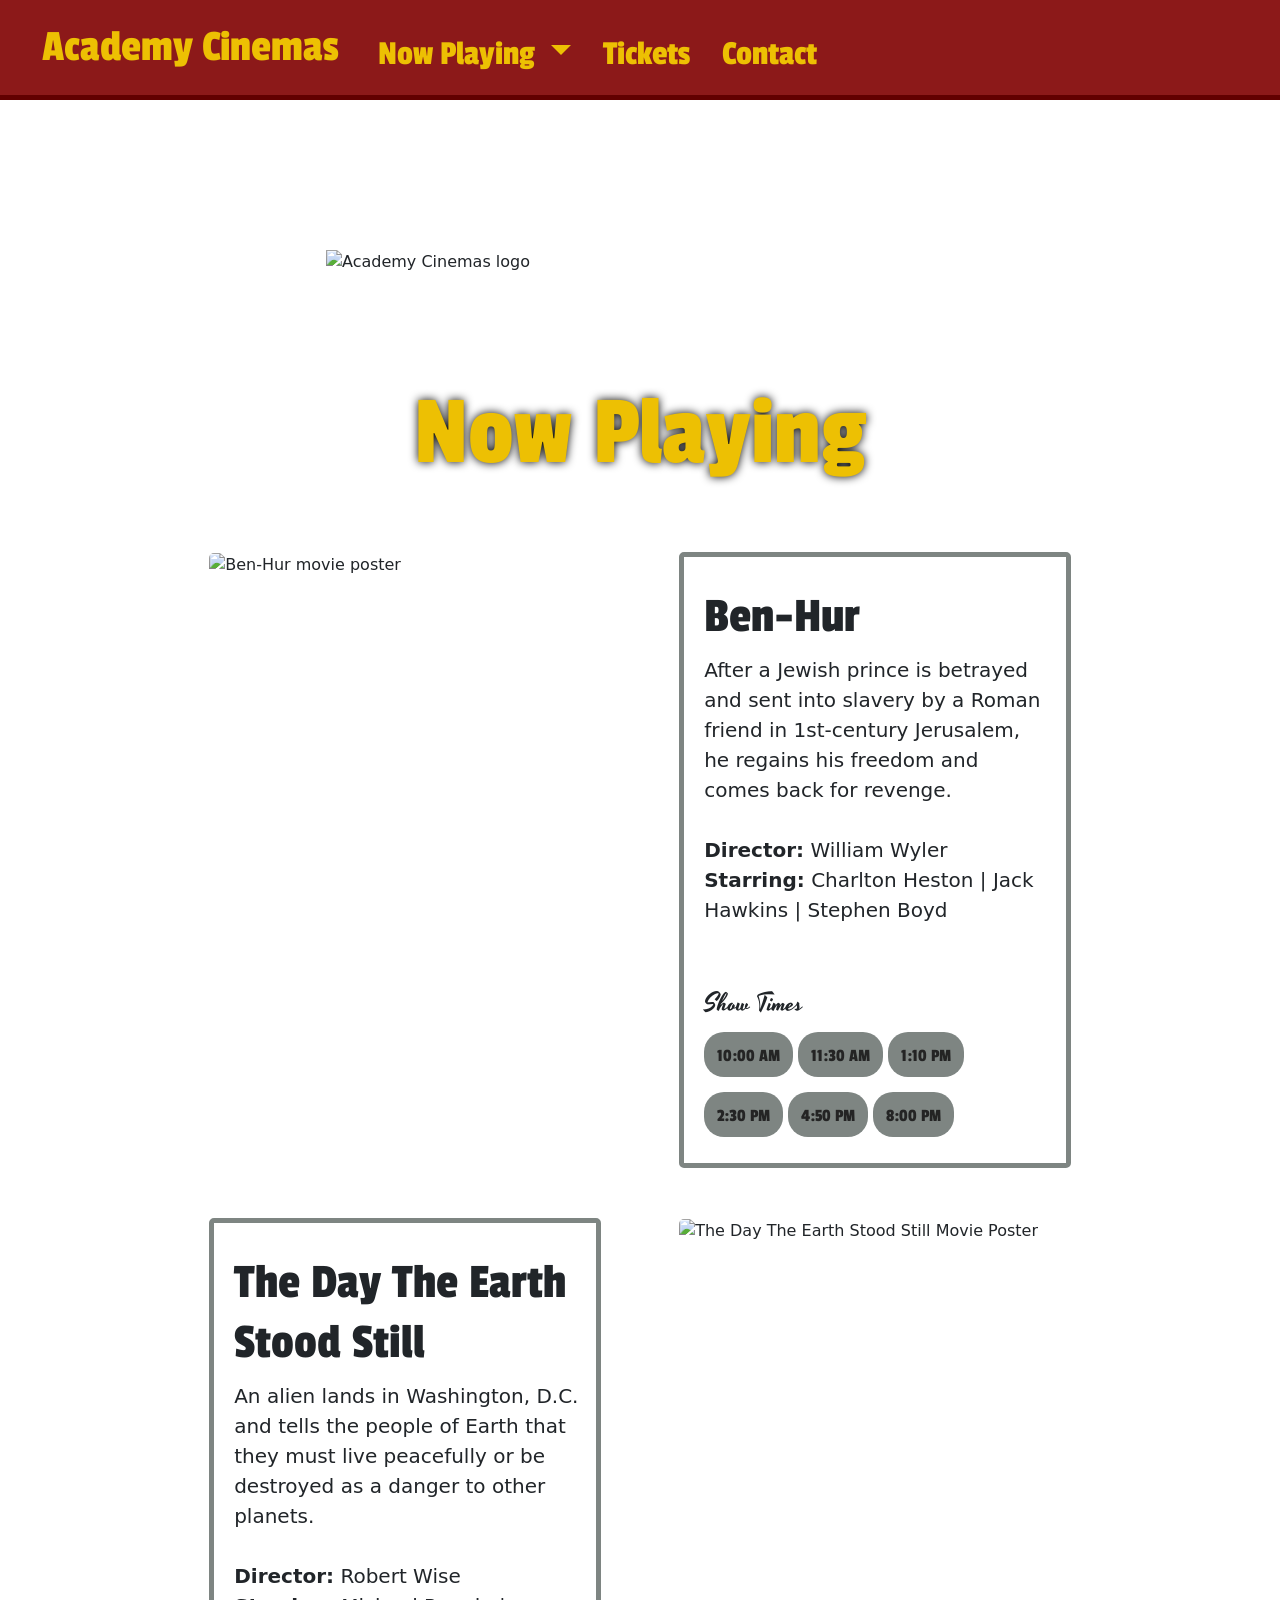
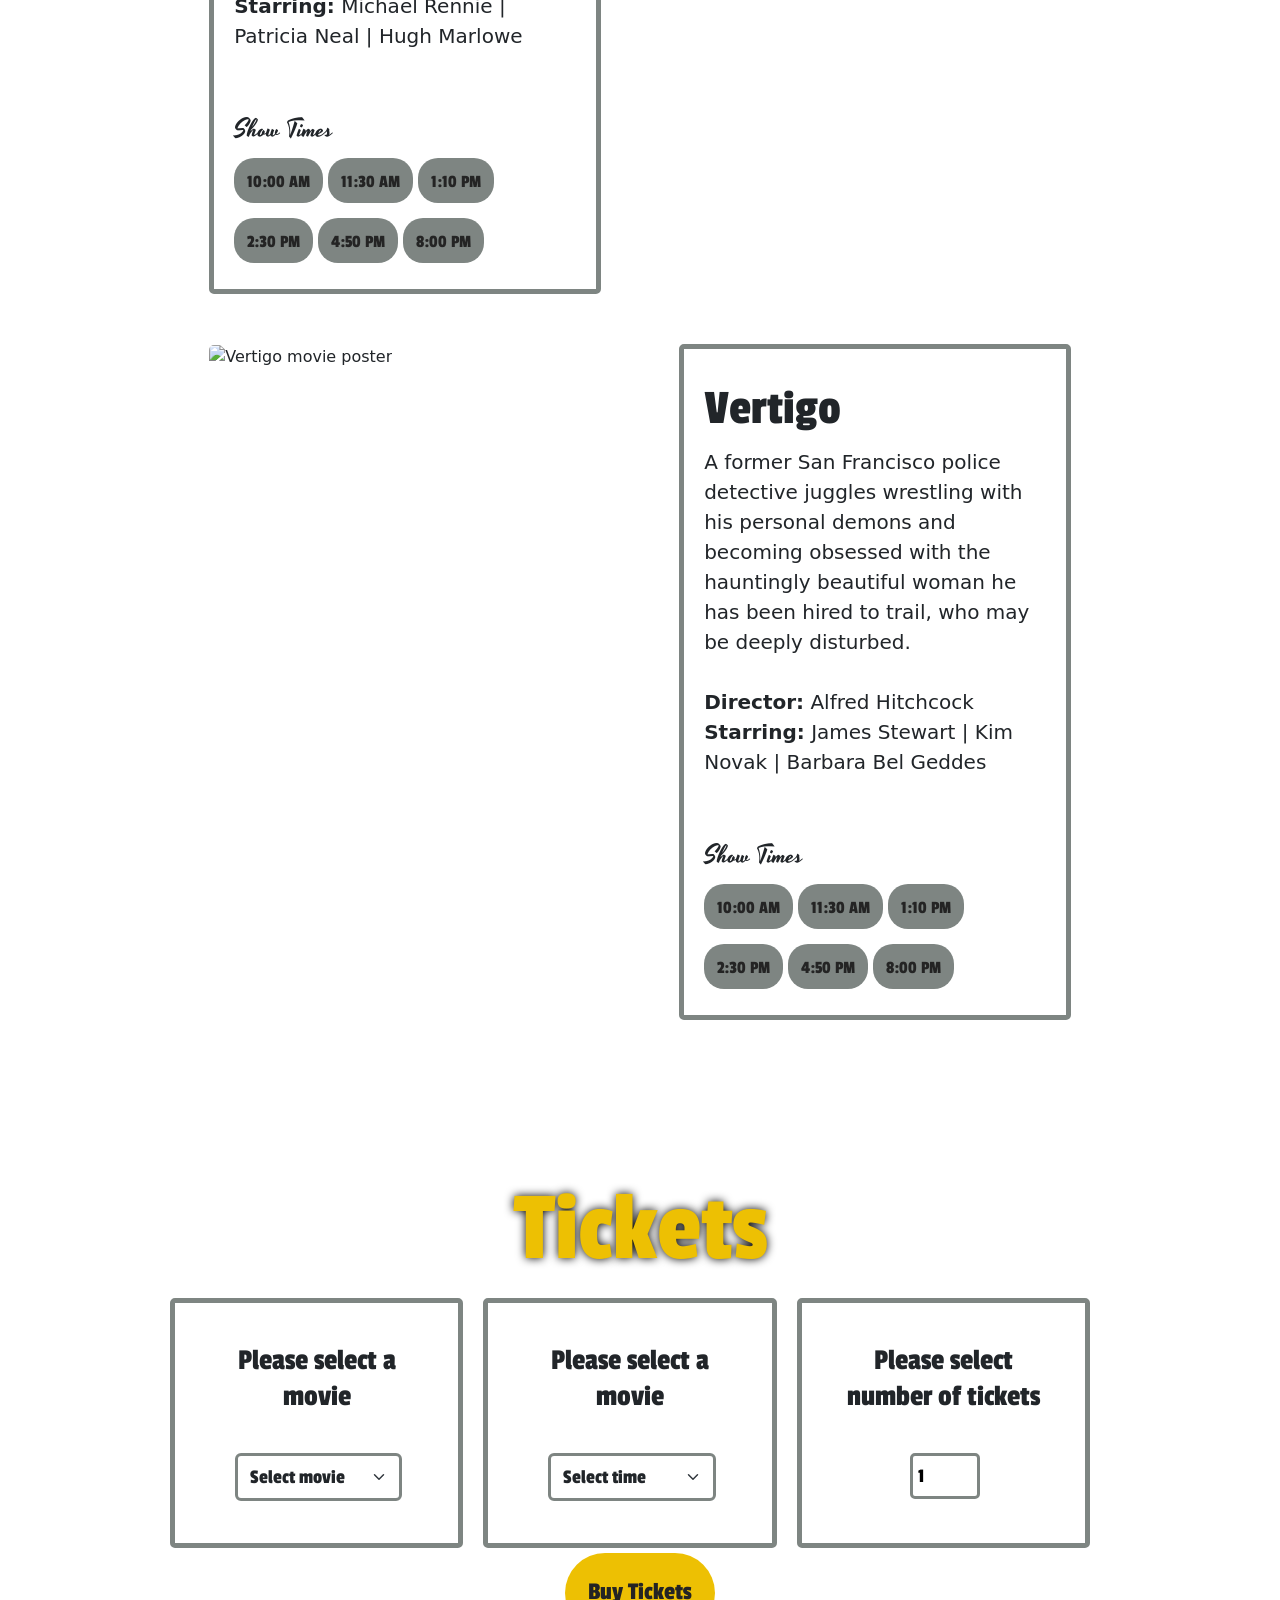
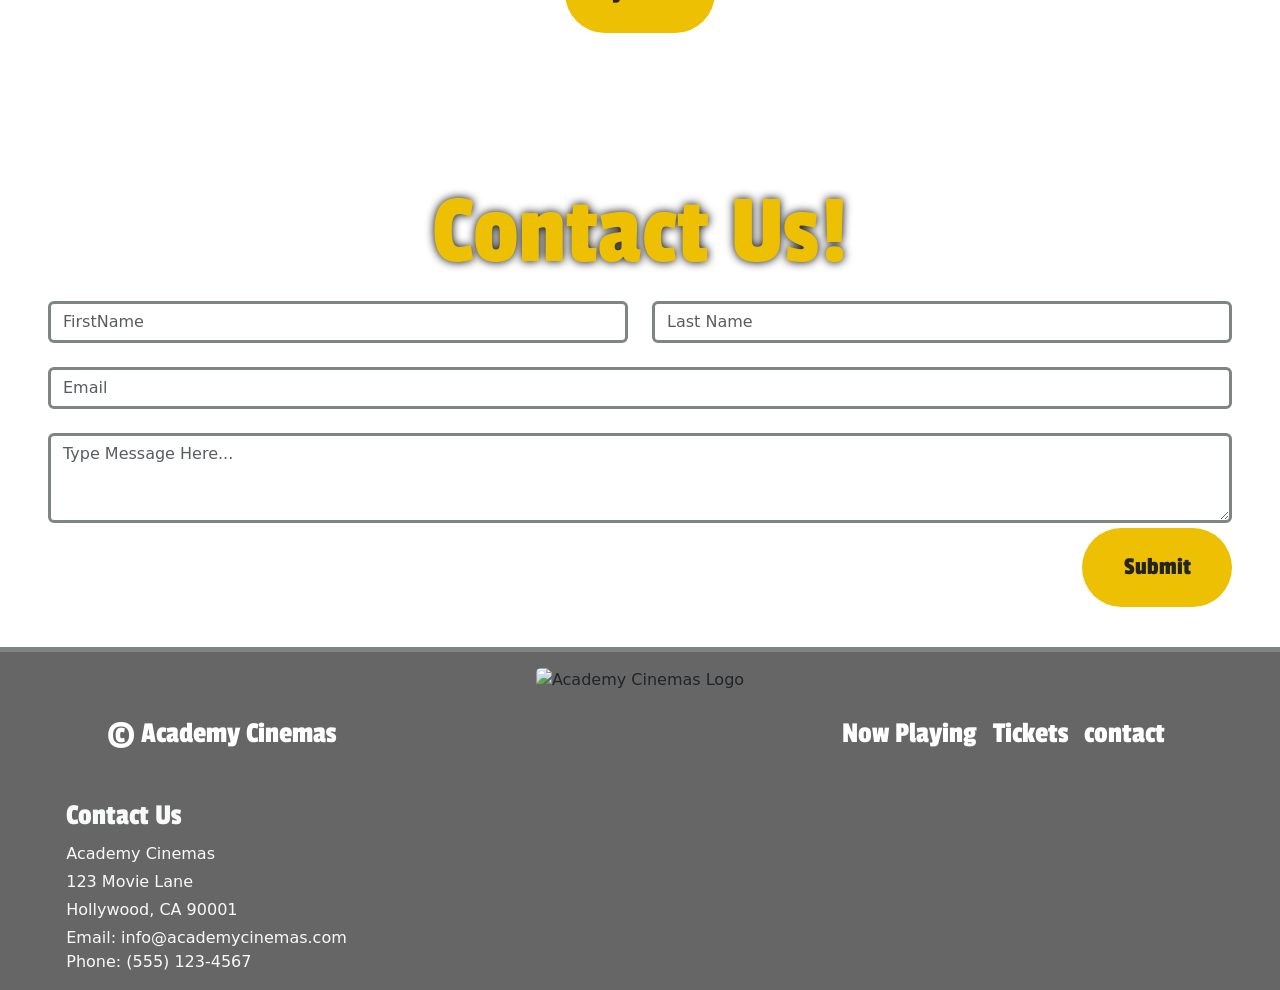
==== Academy-Cinemas/Index.html @ 9426ebdd "Update Index.html" ====
<!doctype html>
<html lang="en">

<head>
  <meta charset="utf-8">
  <meta name="viewport" content="width=device-width, initial-scale=1">

  <title>Academy Cinemas</title>
  <!--bootstrap css-->
  <link href="https://cdn.jsdelivr.net/npm/bootstrap@5.3.8/dist/css/bootstrap.min.css" rel="stylesheet"
    integrity="sha384-sRIl4kxILFvY47J16cr9ZwB07vP4J8+LH7qKQnuqkuIAvNWLzeN8tE5YBujZqJLB" crossorigin="anonymous">
  <!--custom css-->
  <link href="css/custom.css" rel="stylesheet">
  <link href="css/custom-css-media.css" rel="stylesheet">
</head>

<body>
  <!--NAVBAR-->
  <nav class="navbar navbar-expand-lg sticky-top">
    <div class="container-fluid">
      <a class="navbar-brand" href="#">Academy Cinemas</a>
      <button class="navbar-toggler" type="button" data-bs-toggle="collapse" data-bs-target="#navbarNavDropdown"
        aria-controls="navbarNavDropdown" aria-expanded="false" aria-label="Toggle navigation">
        <span class="navbar-toggler-icon"></span>
      </button>
      <div class="collapse navbar-collapse" id="navbarNavDropdown">
        <ul class="navbar-nav">
          <li class="nav-item dropdown">
            <a class="nav-link dropdown-toggle" href="#" role="button" data-bs-toggle="dropdown" aria-expanded="false">
              Now Playing
            </a>
            <ul class="dropdown-menu">
              <li><a class="dropdown-item" href="#ben-hur">Ben Hur</a></li>
              <li><a class="dropdown-item" href="#stood-still">The Day The Earth Stood Still</a></li>
              <li><a class="dropdown-item" href="#vertigo">Vertigo</a></li>
            </ul>
          <li class="nav-item">
            <a class="nav-link" href="#tickets">Tickets</a>
          </li>
          <li class="nav-item">
            <a class="nav-link" href="#contact">Contact</a>
          </li>
        </ul>
      </div>
    </div>
  </nav>
  <header class="row justify-content-center">
    <img src="Toodlss.github.io/Academy-Cinemas/Images/logo.png" class="img-fluid col-lg-6" id="header-image" alt="Academy Cinemas logo">
  </header>
  <section>
    <!--Ben-Hur-->
    <div class="container" id="now-playing">
      <h1>Now Playing</h1>
      <div class="d-flex flex-row flex-wrap spacer" id="ben-hur">
        <div class="col-lg-5 mx-auto">
          <span class="d-inline-block" tabindex="0" 
            data-bs-toggle="popover" 
            data-bs-trigger="hover focus"
            data-bs-img="images/four-and-half-stars.png"
            data-bs-title="Ben Hur Rating">
            <img src="images/ben-hur.jpg" class="img-fluid" alt="Ben-Hur movie poster">
          </span>

        </div>
        <div class="card col-lg-5 mx-auto">
          <div class="card-body">
            <h3 class="card-title">Ben-Hur</h3>
            <!--BEN-HUR MOVIE DESCRIPTION-->
            <p class="lead">
              After a Jewish prince is betrayed and sent into slavery by a Roman friend in
              1st-century Jerusalem, he regains his freedom and comes back for revenge.
              <br>
              <br>
              <b>Director:</b> William Wyler
              <br>
              <b>Starring:</b> Charlton Heston | Jack Hawkins | Stephen Boyd
            </p>
            <br>
            <br>
            <!--BEN-HUR SHOW TIMES-->
            <h4 class="card-title">Show Times</h4>
            <div class="row">
              <div class="col">
                <a class="btn" href="#tickets" role="button">10:00 AM</a>
                <a class="btn" href="#tickets" role="button">11:30 AM</a>
                <a class="btn" href="#tickets" role="button">1:10 PM</a>
              </div>
            </div>
            <div class="row">
              <div class="col">
                <a class="btn" href="#tickets" role="button">2:30 PM</a>
                <a class="btn" href="#tickets" role="button">4:50 PM</a>
                <a class="btn" href="#tickets" role="button">8:00 PM</a>
              </div>
            </div>
          </div>
        </div>
      </div>
      <!--the day the earth stood still-->
      <div class="d-flex flex-row flex-wrap-reverse spacer" id="The Day The Earth Stood Still">
        <div class="card col-lg-5 mx-auto">
          <div class="card-body">
            <h3 class="card-title">The Day The Earth Stood Still</h3>
            <!--The Day The Earth Stood Still MOVIE DESCRIPTION-->
            <p class="lead">
              An alien lands in Washington, D.C. and tells the people of Earth that they must
              live peacefully or be destroyed as a danger to other planets.
              <br>
              <br>
              <b>Director:</b> Robert Wise
              <br>
              <b>Starring:</b> Michael Rennie | Patricia Neal | Hugh Marlowe
            </p>
            <br>
            <br>
            <!--VERTIGO-->
            <h4 class="card-title">Show Times</h4>
            <div class="row">
              <div class="col">
                <a class="btn" href="#tickets" role="button">10:00 AM</a>
                <a class="btn" href="#tickets" role="button">11:30 AM</a>
                <a class="btn" href="#tickets" role="button">1:10 PM</a>
              </div>
            </div>
            <div class="row">
              <div class="col">
                <a class="btn" href="#tickets" role="button">2:30 PM</a>
                <a class="btn" href="#tickets" role="button">4:50 PM</a>
                <a class="btn" href="#tickets" role="button">8:00 PM</a>
              </div>
            </div>
          </div>
        </div>
        <div class="col-lg-5 mx-auto">
            <span class="d-inline-block" tabindex="0" 
            data-bs-toggle="popover" 
            data-bs-trigger="hover focus"
            data-bs-img="images/four-stars.png"
            data-bs-title="The Day The Earth Stood Still Rating">
            <img src="images/earth-stood-still.jpg" class="img-fluid" alt="The Day The Earth Stood Still Movie Poster">
          </span>
        </div>
      </div>
      <div class="d-flex flex-row flex-wrap spacer" id="vertigo">
        <div class="col-lg-5 mx-auto">
            <span class="d-inline-block" tabindex="0" 
            data-bs-toggle="popover" 
            data-bs-trigger="hover focus"
            data-bs-img="images/four-stars.png"
            data-bs-title="Vertigo">
            <img src="images/vertigo.jpg" class="img-fluid" alt="Vertigo movie poster">
          </span>
        </div>
        <div class="card col-lg-5 mx-auto">
          <div class="card-body">
            <h3 class="card-title">Vertigo</h3>
            <!--Vertigo MOVIE DESCRIPTION-->
            <p class="lead">
              A former San Francisco police detective juggles wrestling with
              his personal demons and becoming obsessed with the hauntingly
              beautiful woman he has been hired to trail, who may be deeply disturbed.
              <br>
              <br>
              <b>Director:</b> Alfred Hitchcock
              <br>
              <b>Starring:</b> James Stewart | Kim Novak | Barbara Bel Geddes
            </p>
            <br>
            <br>
            <!--BEN-HUR SHOW TIMES-->
            <h4 class="card-title">Show Times</h4>
            <div class="row">
              <div class="col">
                <a class="btn" href="#tickets" role="button">10:00 AM</a>
                <a class="btn" href="#tickets" role="button">11:30 AM</a>
                <a class="btn" href="#tickets" role="button">1:10 PM</a>
              </div>
            </div>
            <div class="row">
              <div class="col">
                <a class="btn" href="#tickets" role="button">2:30 PM</a>
                <a class="btn" href="#tickets" role="button">4:50 PM</a>
                <a class="btn" href="#tickets" role="button">8:00 PM</a>
              </div>
            </div>
          </div>
        </div>
      </div>
    </div>
  </section>
  <section>
    <div class="container spacer" id="tickets">
      <h1>Tickets</h1>
      <div class="d-flex flex-row flex-wrap">
        <!--MOVIE SELECTION-->
        <div class="col">
          <div class="card text-center">
            <h5 class="card-title">Please select a movie</h5>
            <div class="card-body">
              <select id="movieSelect" class="form-select" aria-label="Movie title selection">
                <option selected>Select movie</option>
                <option value="1">Ben-Hur</option>
                <option value="2">The Day the Earth Stood Still</option>
                <option value="3">Vertigo</option>
              </select>
            </div>
          </div>
        </div>
        <div class="col">
          <div class="card text-center">
            <h5 class="card-title">Please select a movie</h5>
            <div class="card-body">
              <select id="timeSelect" class="form-select" aria-label="Show Time Selection selection">
                <option selected>Select time</option>
                <option value="1">10:00 AM</option>
                <option value="2">11:30 AM</option>
                <option value="3">1:10 PM</option>
                <option value="4">2:30 PM</option>
                <option value="5">4:50 PM</option>
                <option value="6">8:00 PM</option>
              </select>
            </div>
          </div>
        </div>
        <!--number of tickets-->
        <div class="col">
          <div class="card text-center">
            <h5 class="card-title">Please select number of tickets</h5>
            <div class="card-body">
              <input type="number" id="quantity" value="1" step="1">
            </div>
          </div>
        </div>
      </div>
      <div class="row justify-content-center">
        <div class="col-auto">
          <button type="submit" class="btn yellow-btn" onclick="buyTickets()">Buy Tickets</button>
        </div>
      </div>
    </div>
  </section>
  <!--BOOTSTRAP TOAST-->
 <div id="toastDisplay" class="custom-toast toast" role="alert" aria-live="assertive" aria-atomic="true">
  <div class="toast-header">
    <strong class="me-auto">Ticket Informmation</strong>
    <button type="button" class="btn-close" data-bs-dismiss="toast" aria-label="Close"></button>
  </div>
  <div id="toastBody" class="toast-body">
   <!--selected options will be displayed here-->
  </div>
</div>
  <!--CONTACT FORM-->
  <section>
    <div class="contaiiner" id="contact">
      <h1>Contact Us!</h1>
      <div class="row gy-4 px-2 px-md-5">
        <div class="col">
          <input type="text" class="form-control" placeholder="FirstName"></input>
        </div>
        <div class="col">
          <input type="text" class="form-control" placeholder="Last Name"></input>
        </div>
        <div>
          <input type="email" class="form-control" placeholder="Email">
        </div>
        <div>
          <textarea class="form-control" rows="3" placeholder="Type Message Here..."></textarea>
          <button type="submit" class="btn yellow-btn" id="contact-submit">Submit</button>
        </div>
      </div>
    </div>
  </section>
  <section>
    <div>
      <div class="container-fluid">
        <footer class="d-flex flex-wrap justify-content-center align-items-center py-3">
          <p class="col-md-4 mb-0 footer-text">
            &copy; Academy Cinemas
          </p>

          <img src="images/logo.png" class="col-md-4 footer-img" alt="Academy Cinemas Logo"></img>

          <ul class="nav col-md-4 justify-content-end">
            <li class="nav-item">
              <a href="#now-playing" class="nav-link px-2 footer-text">Now Playing</a>
            </li>
            <li class="nav-item">
              <a href="#tickets" class="nav-link px-2 footer-text">Tickets</a>
            </li>
            <li class="nav-item">
              <a href="#contact" class="nav-link px-2 footer-text">contact</a>
            </li>
          </ul>
          <div class="row text-light justi">
            <h5>Contact Us</h5>
            <p class="mb-1">Academy Cinemas</p>
            <p class="mb-1">123 Movie Lane</p>
            <p class="mb-1">Hollywood, CA 90001</p>
            <p class="mb-0">Email: info@academycinemas.com</p>
            <p class="mb-0">Phone: (555) 123-4567</p>
          </div>
        </footer>
      </div>
    </div>
  </section>
  <!-- Jquery link for mobile menu collapse and nav shrink and scroll -->
  <script src="https://code.jquery.com/jquery-3.5.1.min.js"></script>
  <script src="https://cdn.jsdelivr.net/npm/@popperjs/core@2.11.8/dist/umd/popper.min.js"
    integrity="sha384-I7E8VVD/ismYTF4hNIPjVp/Zjvgyol6VFvRkX/vR+Vc4jQkC+hVqc2pM8ODewa9r"
    crossorigin="anonymous"></script>
  <script src="https://cdn.jsdelivr.net/npm/bootstrap@5.3.8/dist/js/bootstrap.min.js"
    integrity="sha384-G/EV+4j2dNv+tEPo3++6LCgdCROaejBqfUeNjuKAiuXbjrxilcCdDz6ZAVfHWe1Y"
    crossorigin="anonymous"></script>
  <script src="javascript/javascript.js"></script>
</body>

</html>
---- Academy-Cinemas/css/custom.css ----
/*creates global css variables*/
@import url('https://fonts.googleapis.com/css2?family=Passion+One:wght@400;700;900&display=swap');
@import url('https://fonts.googleapis.com/css2?family=Yesteryear&display=swap');


:root {
    --main-color: rgb(126, 133, 130);
    --main-color-accent: rgb(237, 192, 3);
    --main-color-transparent: rgba(126, 133, 130, 0.8);
    --secondary-color: rgba(128, 0, 0, 0.9);
    --accent-color: rgb(36, 36, 36);
    --accent-text-color: rgb(255, 255, 255);
    --main-font-family: 'passion one', cursive;
    --secondary-font-family: 'yesteryear', cursive;
}

html {
    scroll-padding-top: 100px;
}

body {
    background-image: url(../images/theater-curtains.jpg);
    background-size: 100% 120%;
    background-attachment: fixed;
    overflow-x: hidden;
    /*removes left to right scroll bar*/
}

.navbar {
    background-color: var(--secondary-color);
    border-bottom: 5px solid rgb(98, 0, 0);
    height: 100px;
}

/*shrinks navbar and closes*/
.nav-shrink {
    height: 80px;
    transition: margin-top .5s ease;
}

.navbar-collapse{
    transition: margin-top .5s ease;
}

.navbar-brand {
    color: var(--main-color-accent);
    font-family: var(--main-font-family);
    font-size: 45px;
    padding-left: 30px;
}

.nav-link {
    color: var(--main-color-accent);
    font-family: var(--main-font-family);
    font-size: 35px;
}

.nav-link:hover {
    color: var(--main-color-transparent);
    text-shadow: 0 0 3px rgba(255, 123, 0, 0.6);
}

.nav-link:focus {
    color: var(--accent-text-color);
    text-shadow: 0 0 3px rgba(255, 123, 0, 0.6);
}

.navbar-expand-lg .navbar-nav .nav-link {
    padding-left: 1.5rem;
}

.dropdown-menu {
    border: none;
    border-radius: 0;
    box-shadow: 0px 0px 16px 2px rgba(0, 0, 0, 0.4);
    background-color: var(--main-color);
    padding: 0px;
}

.dropdown-item {
    color: var(--accent-color);
    font-family: var(--main-font-family);
    text-align: center;
    font-size: 30px;
    padding-top: 15px;
    padding-bottom: 20px;
    border-bottom: 2px solid rgb(117, 77, 13);
}

.dropdown-item:hover,
.dropdown-item:focus {
    color: var(--accent-text-color);
    background-color: var(--main-color);
}

.navbar-toggler {
    border: none;
    transition: 0.5s ease;
}

.navbar-toggler:focus {
    box-shadow: 0 0 0 var(--bs-navbar-toggler-focus-width) rgb(98, 0, 0);
    transition: 0.5s ease;
}

.navbar-toggler-icon {
    background-image: url("data:image/svg+xml,%3csvg xmlns='http://www.w3.org/2000/svg' viewBox='0 0 30 30'%3e%3cpath stroke='rgba%28237, 192, 3%29' stroke-linecap='round' stroke-miterlimit='10' stroke-width='2' d='M4 7h22M4 15h22M4 23h22'/%3e%3c/svg%3e");
}

#header-image {
    padding-top: 150px;
}

h1,
h3,
h4,
h5,
p {
    cursor: default;
}

h1 {
    font-family: var(--main-font-family);
    color: var(--main-color-accent);
    text-shadow: 0 0 10px rgb(0, 0, 0);
    text-align: center;
    font-size: 100px;
}

h3 {
    font-family: var(--main-font-family);
    font-size: 50px;
}

h4 {
    font-family: var(--secondary-font-family);
    font-size: 25px;
}

h5 {
    font-size: 30px;
    font-family: var(--main-font-family);
}

b {
    font-weight: 600;
}

img {
    border-radius: 5px;
}

.container {
    padding: 100px;
}

.card {
    border: 5px solid var(--main-color);
    border-radius: 5px;
    background-color: rgba(255, 255, 255, 0.9);
}

.card-body {
    padding-top: 30px;
    padding-left: 20px;
}

.spacer {
    padding-top: 50px;
}

/*BUTTONS*/

.btn {
    background-color: var(--main-color);
    border-radius: 20px;
    margin-top: 5px;
    margin-bottom: 10px;
    padding-top: 10px;
    color: var(--accent-color);
    font-family: var(--main-font-family);
    font-size: 18px;
}

.btn:focus {
    border-color: transparent;
    background-color: var(--main-color);
    color: var(--accent-text-color);
}

.btn:hover {
    border-color: transparent;
    background-color: var(--main-color);
    color: var(--accent-text-color);
}

.yellow-btn {
    background-color: var(--main-color-accent);
    padding: 20px;
    border-radius: 40px;
    font-size: 25px;
    color: var(--accent-color);
    width: 150px;
    margin-bottom: 40px;
}

.yellow-btn:hover,
.yellow-btn:focus {
    background-color: var(--main-color-accent);
    color: var(--accent-text-color);
}

#tickets .card {
    padding: 40px;
    height: 250px;
    margin-right: 20px;
    background-color: white;
}

.form-select {
    font-family: var(--main-font-family);
    font-size: 20px;
    border: 3px solid var(--main-color);
    transition: border-color 0.5s ease-in;
}

.form-select:focus {
    border-color: var(--secondary-color);
    box-shadow: none;
    transition: 0.5s ease-in;
}

/*select tickets input*/
input[type="number"] {
    width: 70px;
    padding: 5px;
    border: 3px solid var(--main-color);
    border-radius: 5px;
    font-family: var(--main-font-family);
    font-size: 20px;
    transition: border-color 0.5s ease-in;
}

input[type="focus"]:focus {
    border: 3px solid var(--secondary-color);
    transition: 0.5s ease-in;
    outline: 0;
    /*removes default outline*/
}

.form-control {
    border: 3px solid var(--main-color);
    transition: 1s ease;
}

.form-control:focus {
    color: #212529;
    border-color: var(--secondary-color);
    box-shadow: 0 0 0px .25rem var(--main-color);
}

#contact-submit {
    float: right;
}

footer {
    border-top: 5px solid var(--main-color);
    background-color: rgba(0, 0, 0, 0.6);
    margin: 0px -15px 0px -15px;
}

.footer-text {
    font-family: var(--main-font-family);
    color: var(--accent-text-color);
    font-size: 30px;
}

.footer-img {
    width: auto;
    height: 130px;
}

/*POPOVERS*/

.star-rating {
    width: 80%;
}

/*TOAST*/

.custom-toast {
    position: fixed;
    top: 50%;
    left: 50%;
    transform: translate(-50%, -50%);
    z-index: 1000;
}
---- Academy-Cinemas/css/custom-css-media.css ----
@media screen and (max-width: 320px){
    h1{
        font-size: calc(50px + (100 - 50) * ((100vw - 320px) / (1920 - 320)));
    }

    h4{
        font-size: calc(25px + (35 - 25) * ((100vw - 320px) / (1920 - 320)));
    }
    
    .lead, .btn{
        font-size: calc(16px + (18 - 16) * ((100vw - 320px) / (1920 - 320)));
    }

    .yellow-btn{
        font-size: calc(20px + (25 - 20) * ((100vw - 320px) / (1920 - 320)))
    }
}

@media screen and (max-width: 990px){
    .navbar-collapse{
        background-color: var(--secondary-color);
        border-bottom: 5px solid rgb(98, 0, 0);
        margin-top: 14px;
        margin-left: -15px;
        margin-right: -15px;
    }

    .nav-link{
    margin-left: 20px;
    }


    .dropdown-item{
      text-align: left;
      padding-left: 60px;
    }
}

@media screen and (max-width: 1200px){
    html{
        scroll-padding-top: 300px;
    }
    
    img{
        margin-bottom: 30px;
    }

    .container{
        padding: 50px;
    }
}
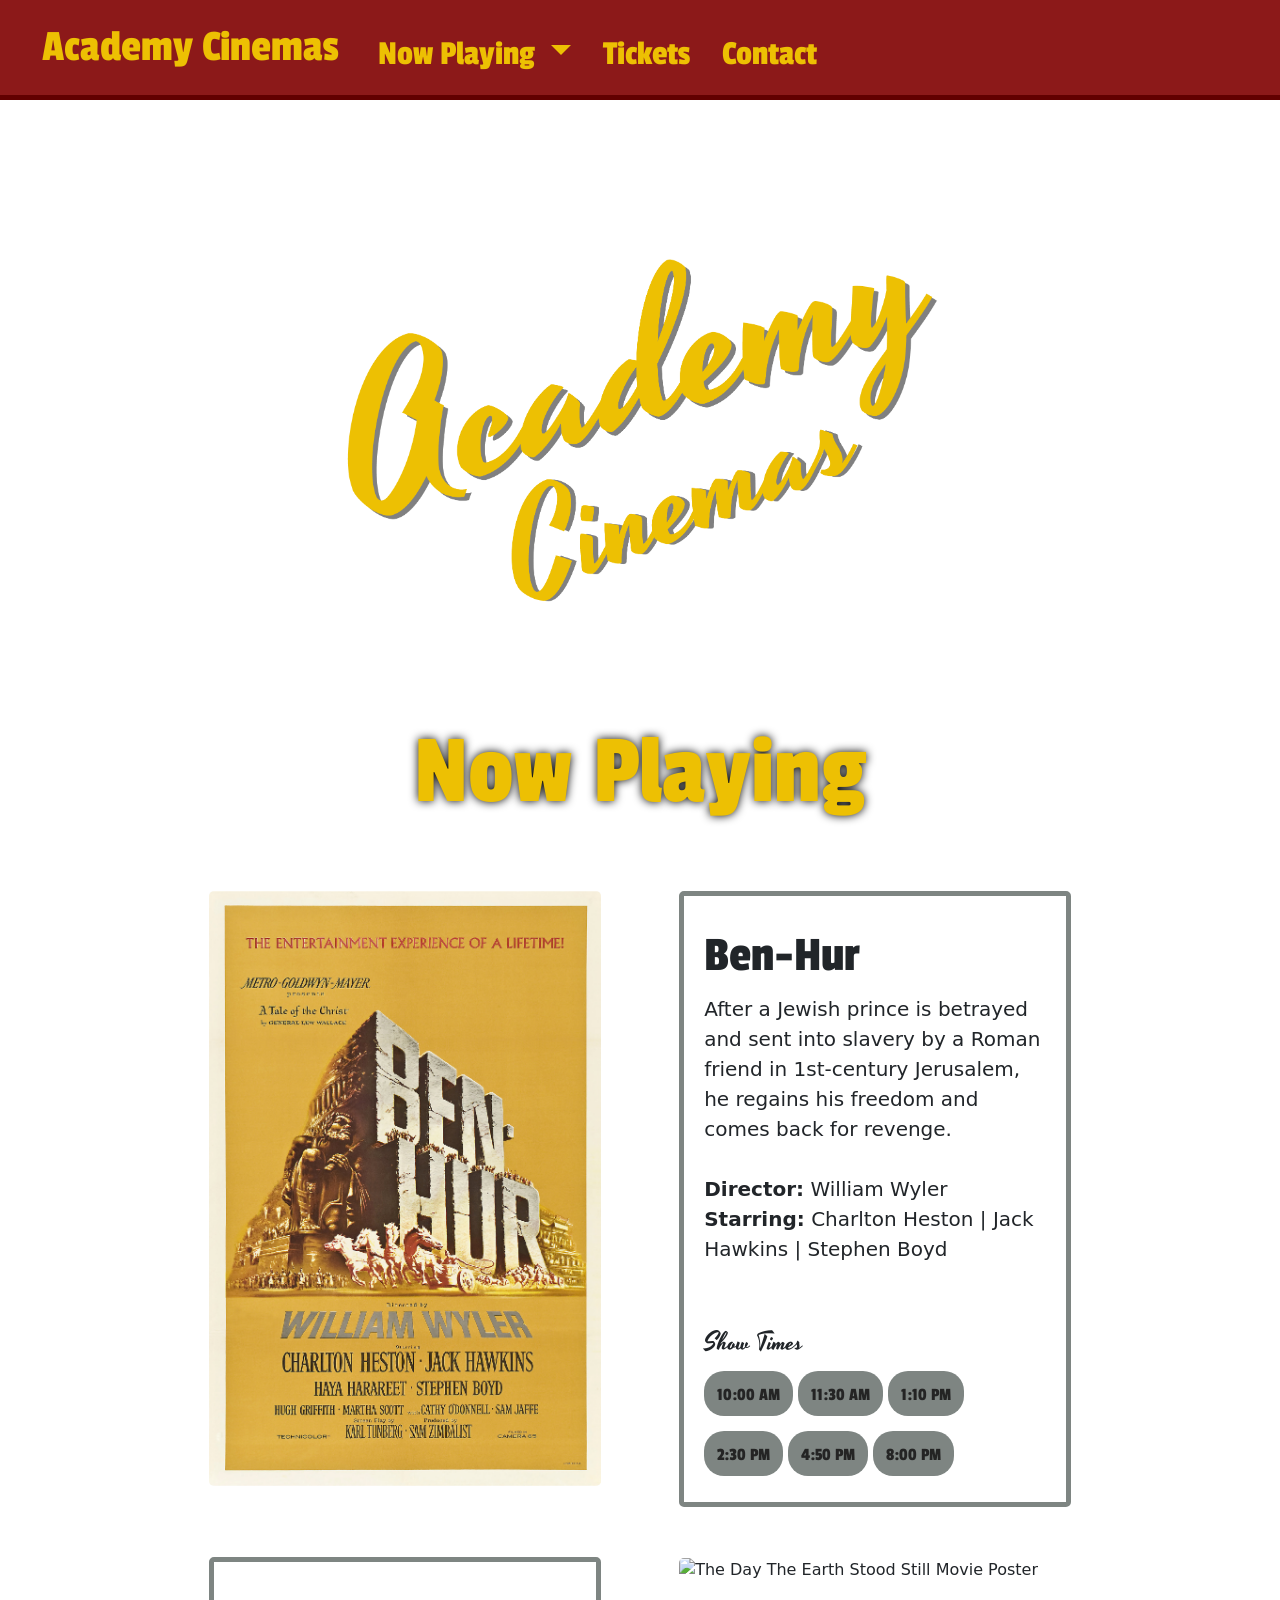
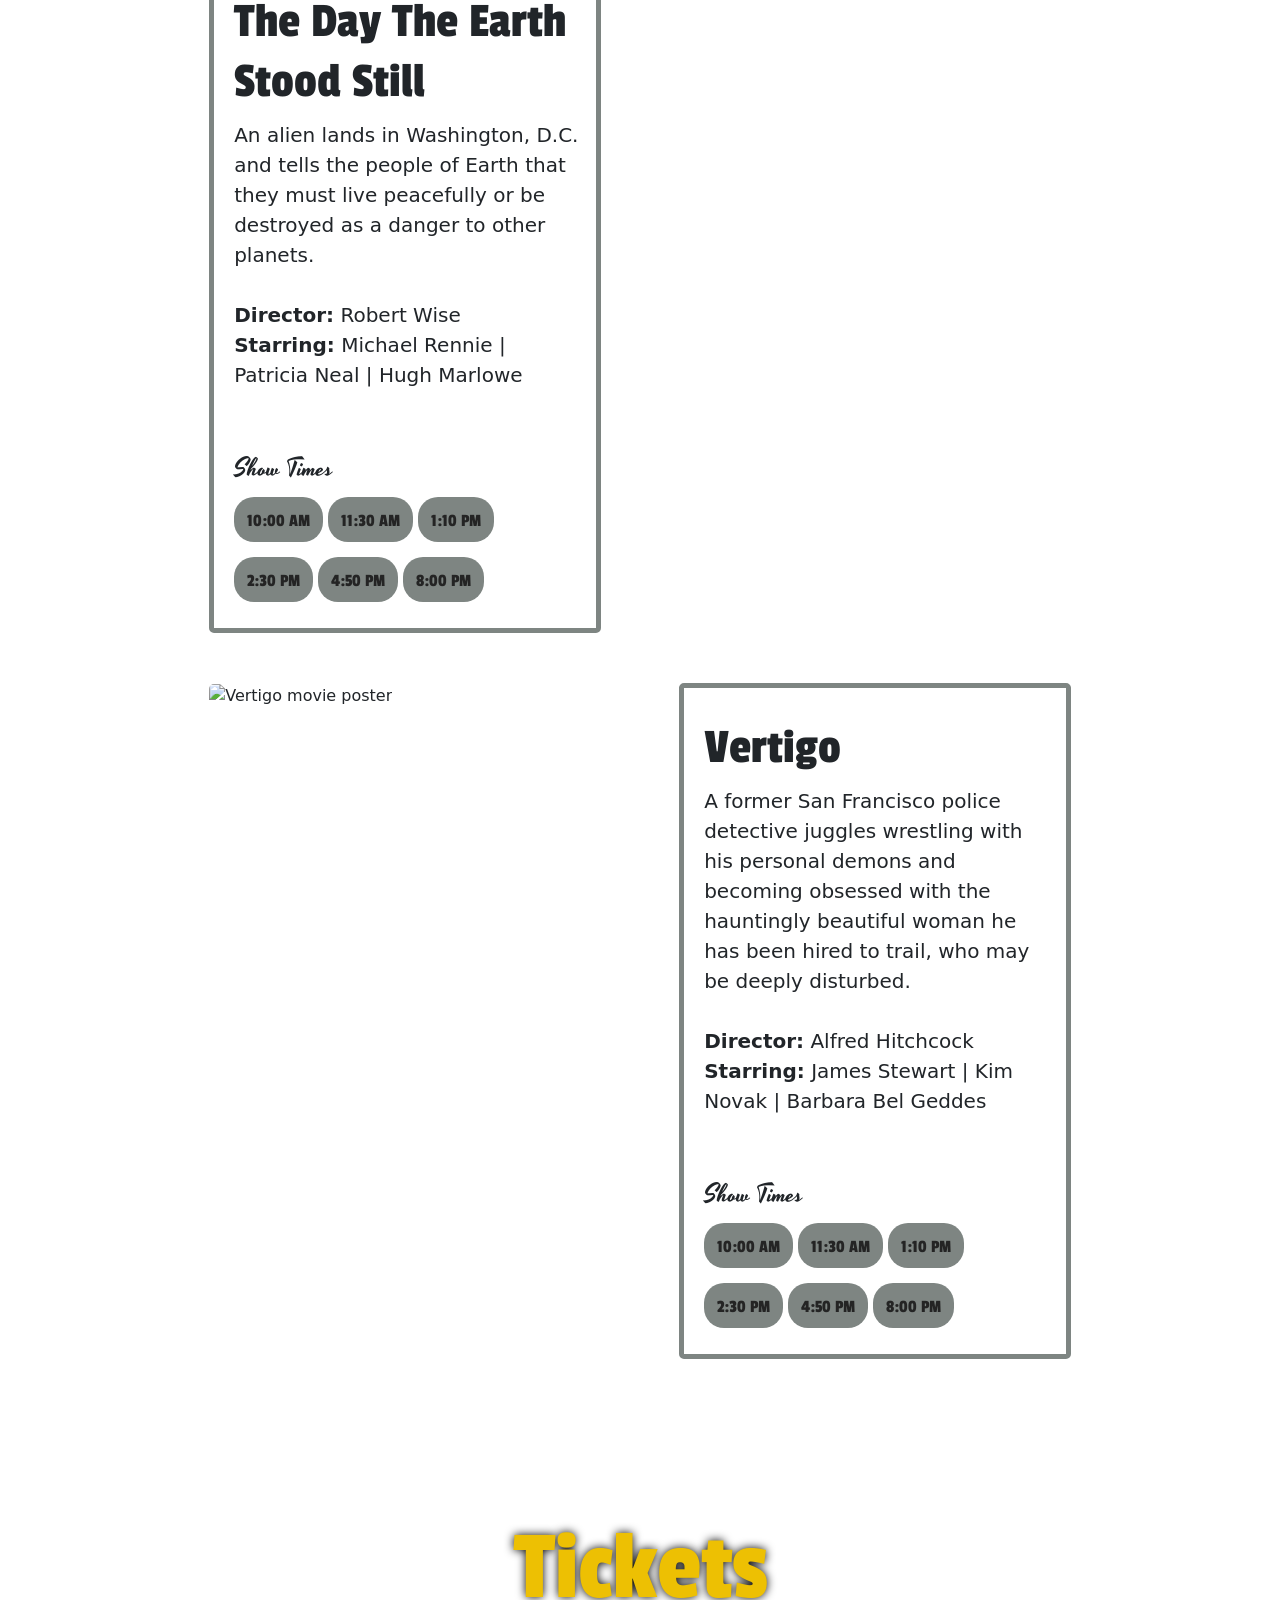
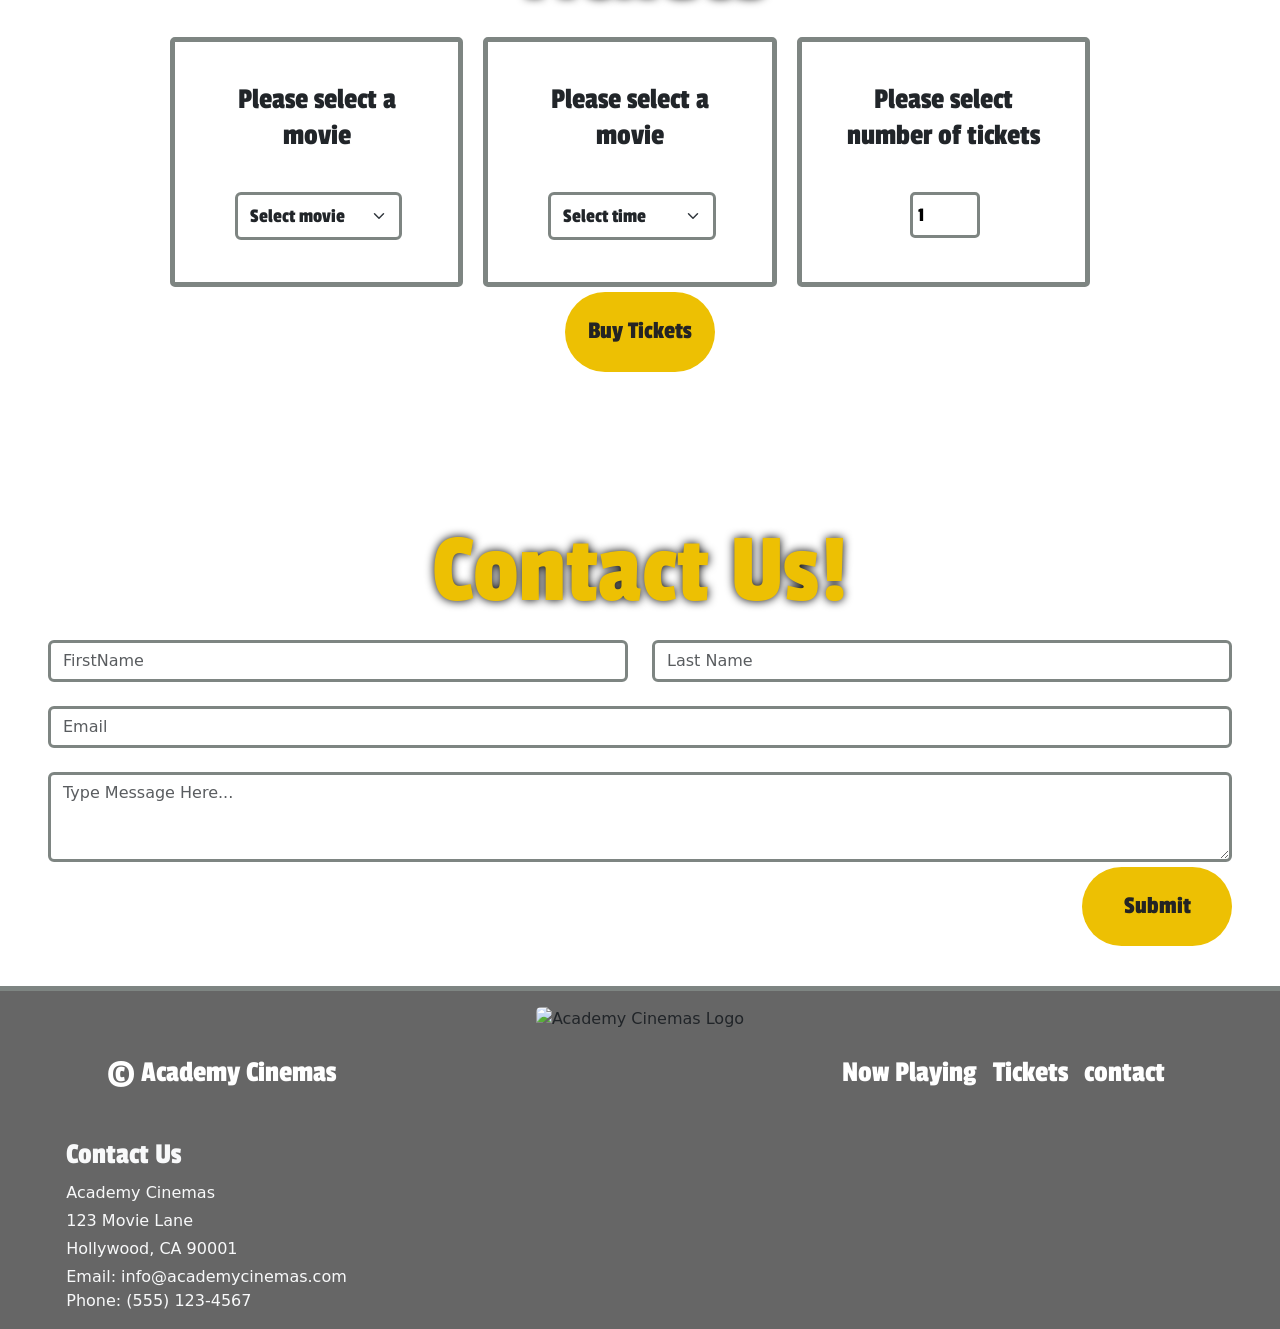
==== commit 1523b096: "Update Index.html" ====
--- a/Academy-Cinemas/Index.html
+++ b/Academy-Cinemas/Index.html
@@ -45,7 +45,7 @@
     </div>
   </nav>
   <header class="row justify-content-center">
-    <img src="Toodlss.github.io/Academy-Cinemas/Images/logo.png" class="img-fluid col-lg-6" id="header-image" alt="Academy Cinemas logo">
+    <img src="Images/logo.png" class="img-fluid col-lg-6" id="header-image" alt="Academy Cinemas logo">
   </header>
   <section>
     <!--Ben-Hur-->
@@ -56,9 +56,9 @@
           <span class="d-inline-block" tabindex="0" 
             data-bs-toggle="popover" 
             data-bs-trigger="hover focus"
-            data-bs-img="images/four-and-half-stars.png"
+            data-bs-img="Images/four-and-half-stars.png"
             data-bs-title="Ben Hur Rating">
-            <img src="images/ben-hur.jpg" class="img-fluid" alt="Ben-Hur movie poster">
+            <img src="Images/ben-hur.jpg" class="img-fluid" alt="Ben-Hur movie poster">
           </span>
 
         </div>
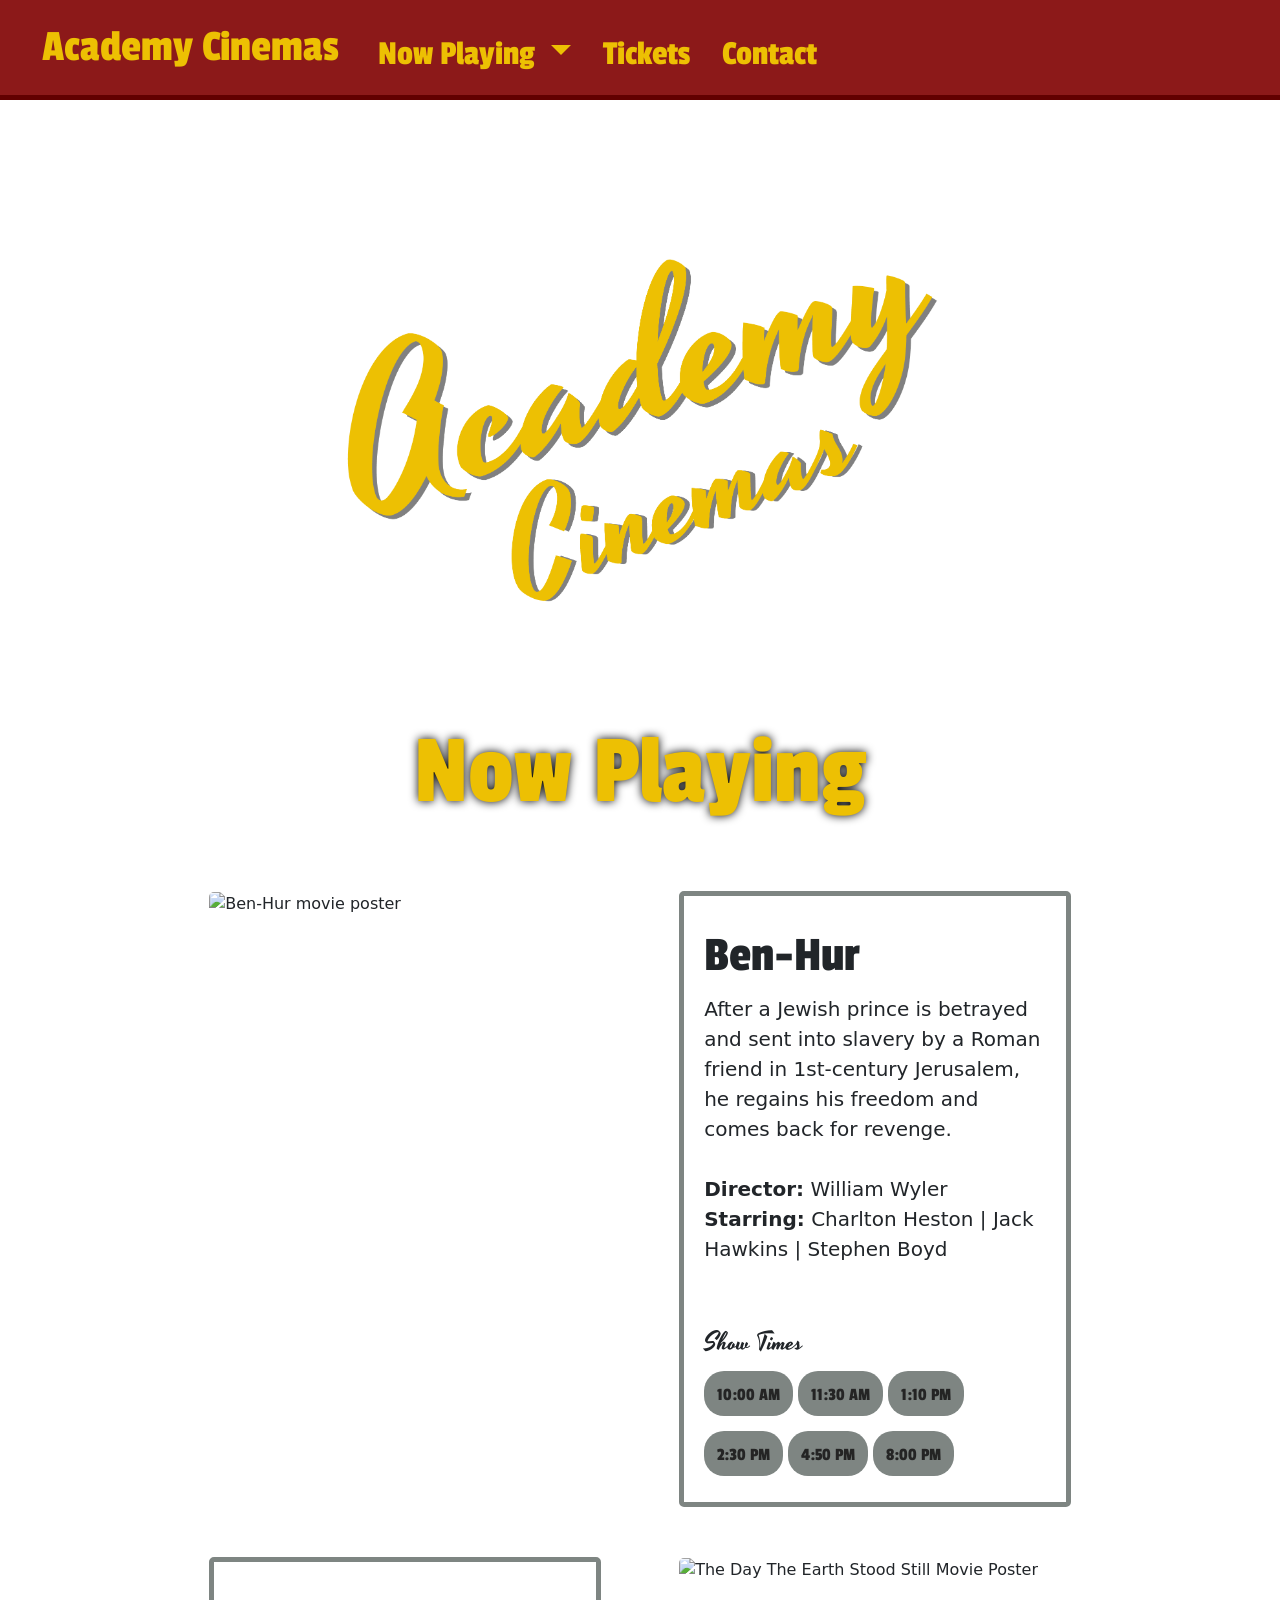
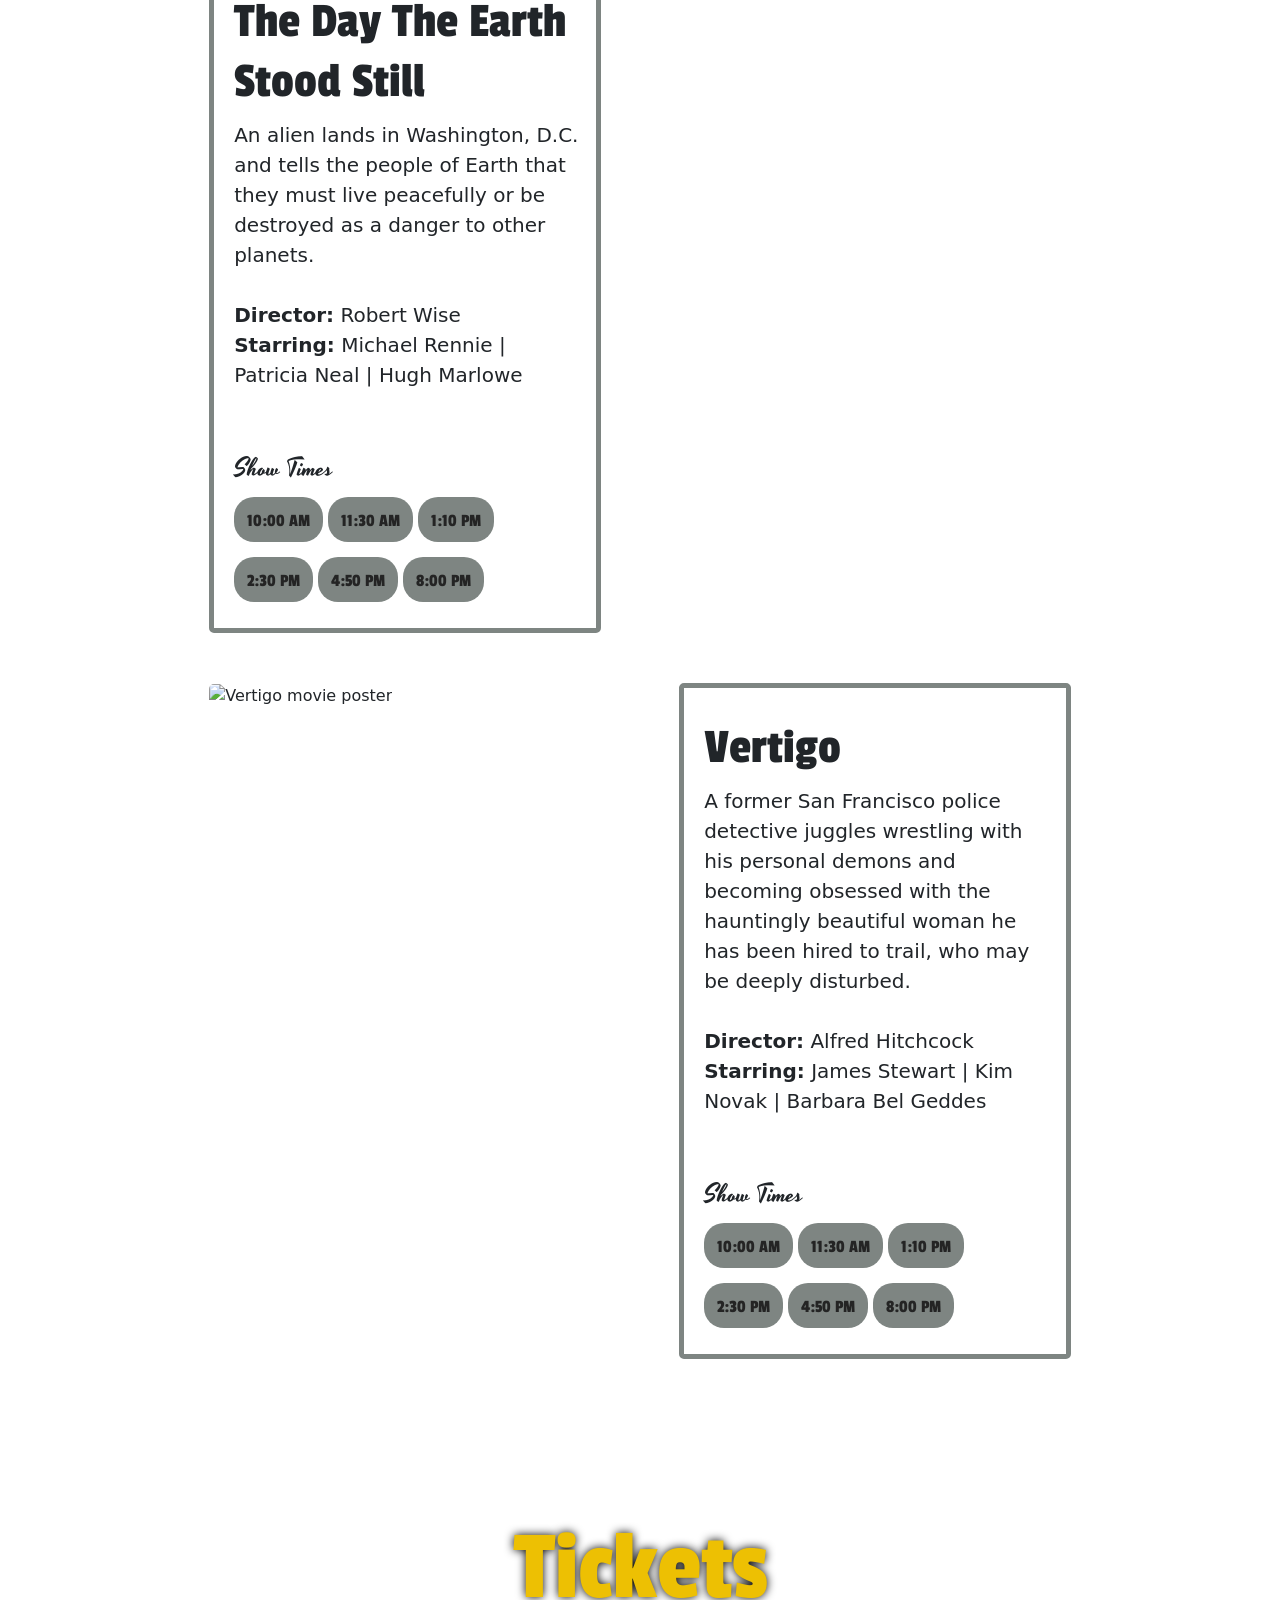
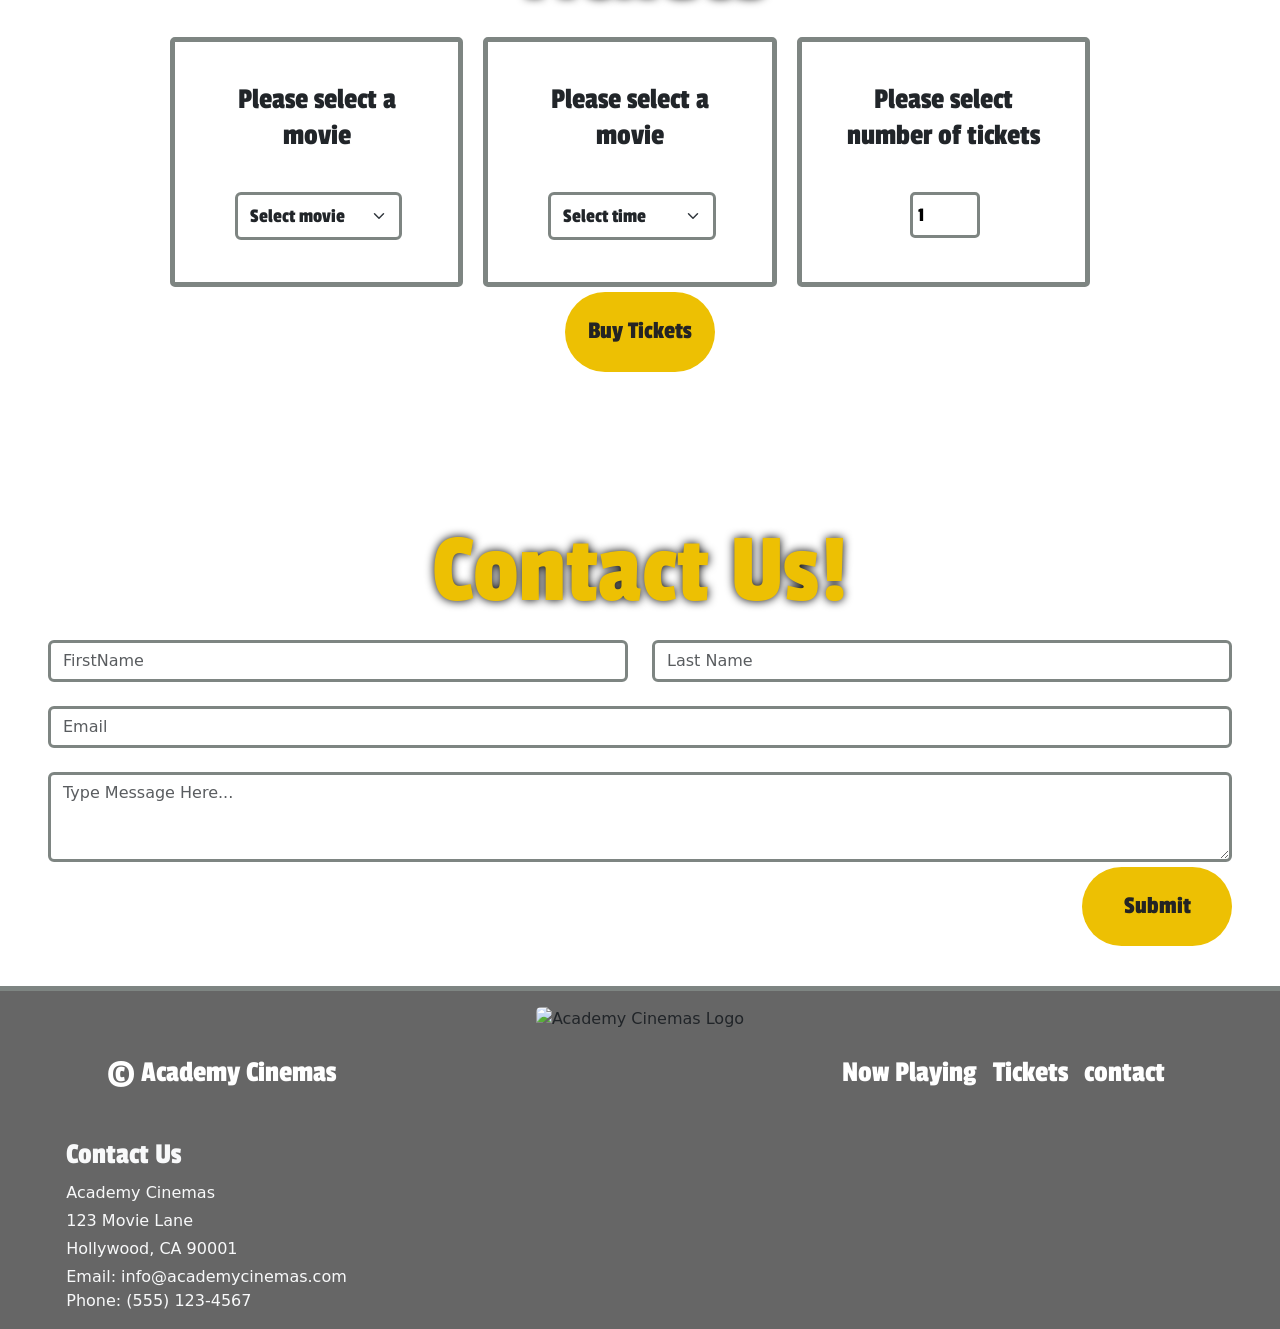
==== commit 7840450c: "Update Index.html" ====
--- a/Academy-Cinemas/Index.html
+++ b/Academy-Cinemas/Index.html
@@ -58,7 +58,7 @@
             data-bs-trigger="hover focus"
             data-bs-img="Images/four-and-half-stars.png"
             data-bs-title="Ben Hur Rating">
-            <img src="Images/ben-hur.jpg" class="img-fluid" alt="Ben-Hur movie poster">
+            <img src="Images/Ben-hur.jpg" class="img-fluid" alt="Ben-Hur movie poster">
           </span>
 
         </div>
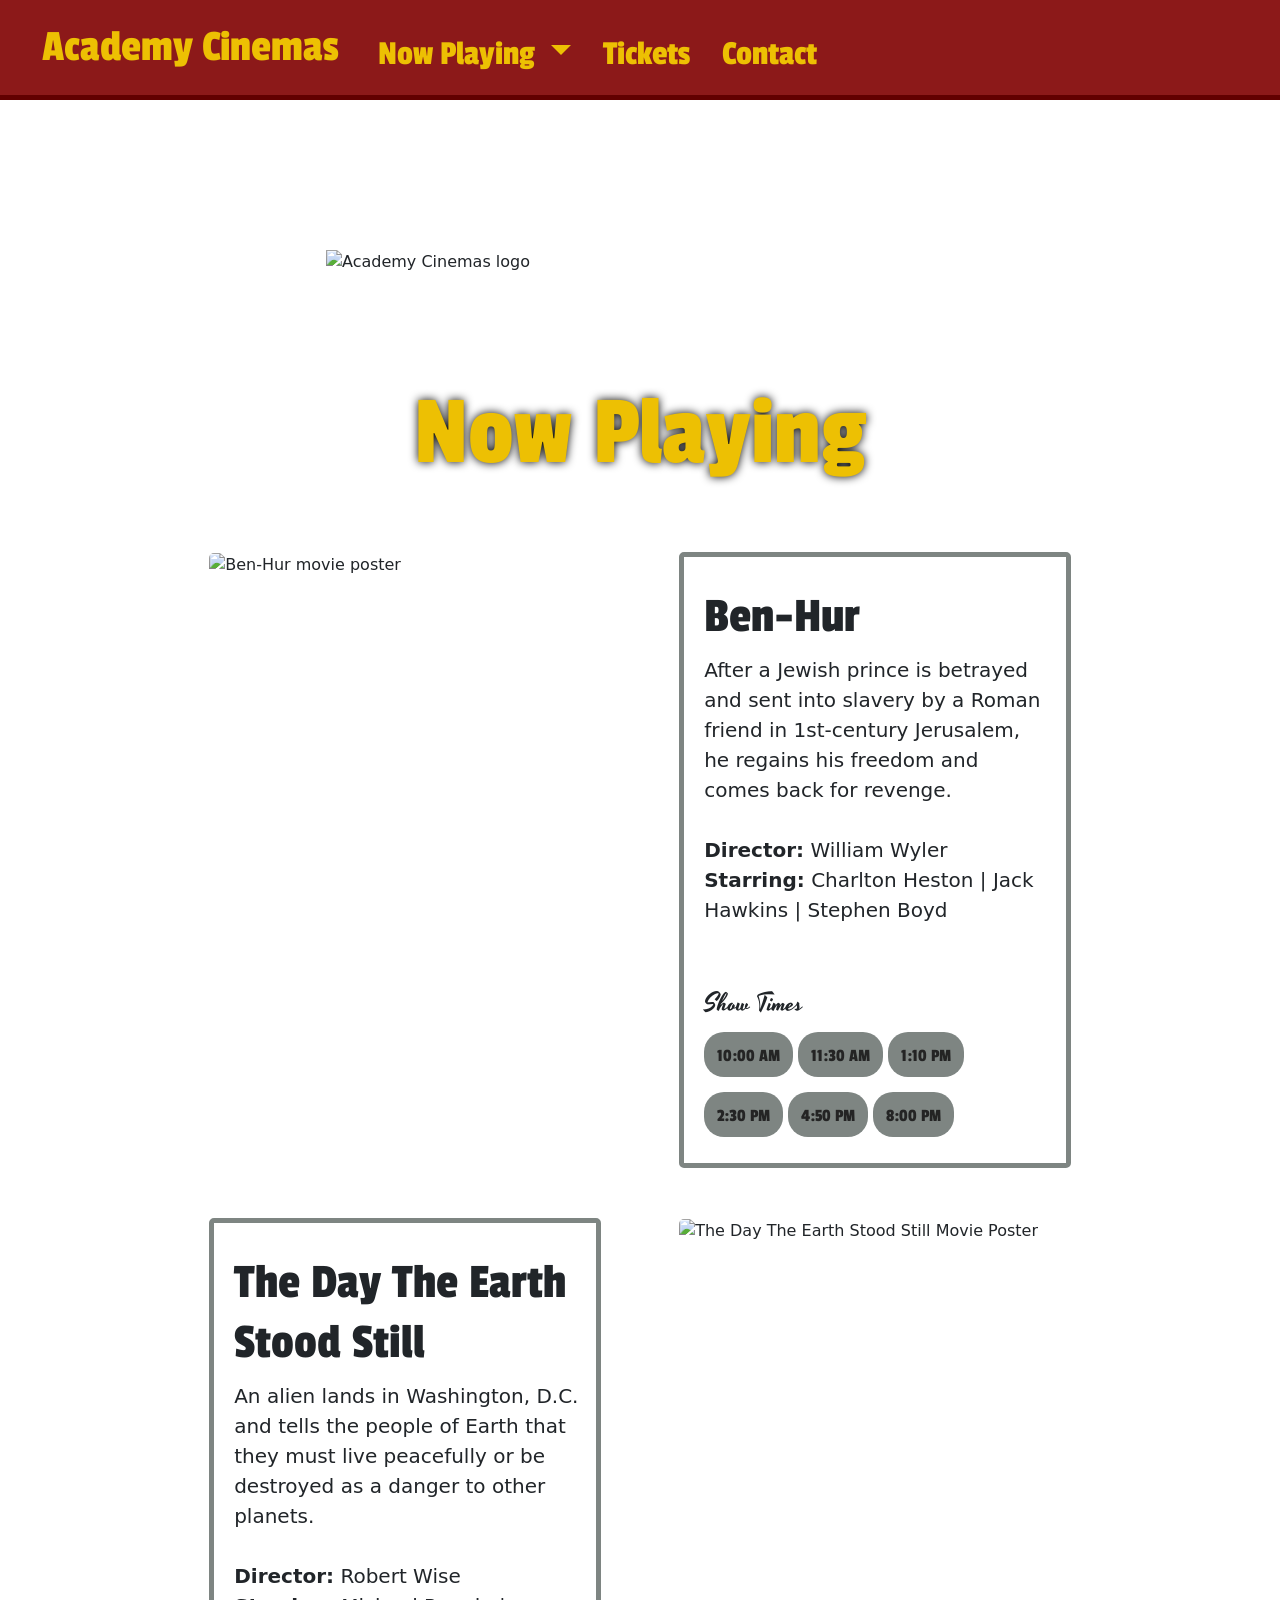
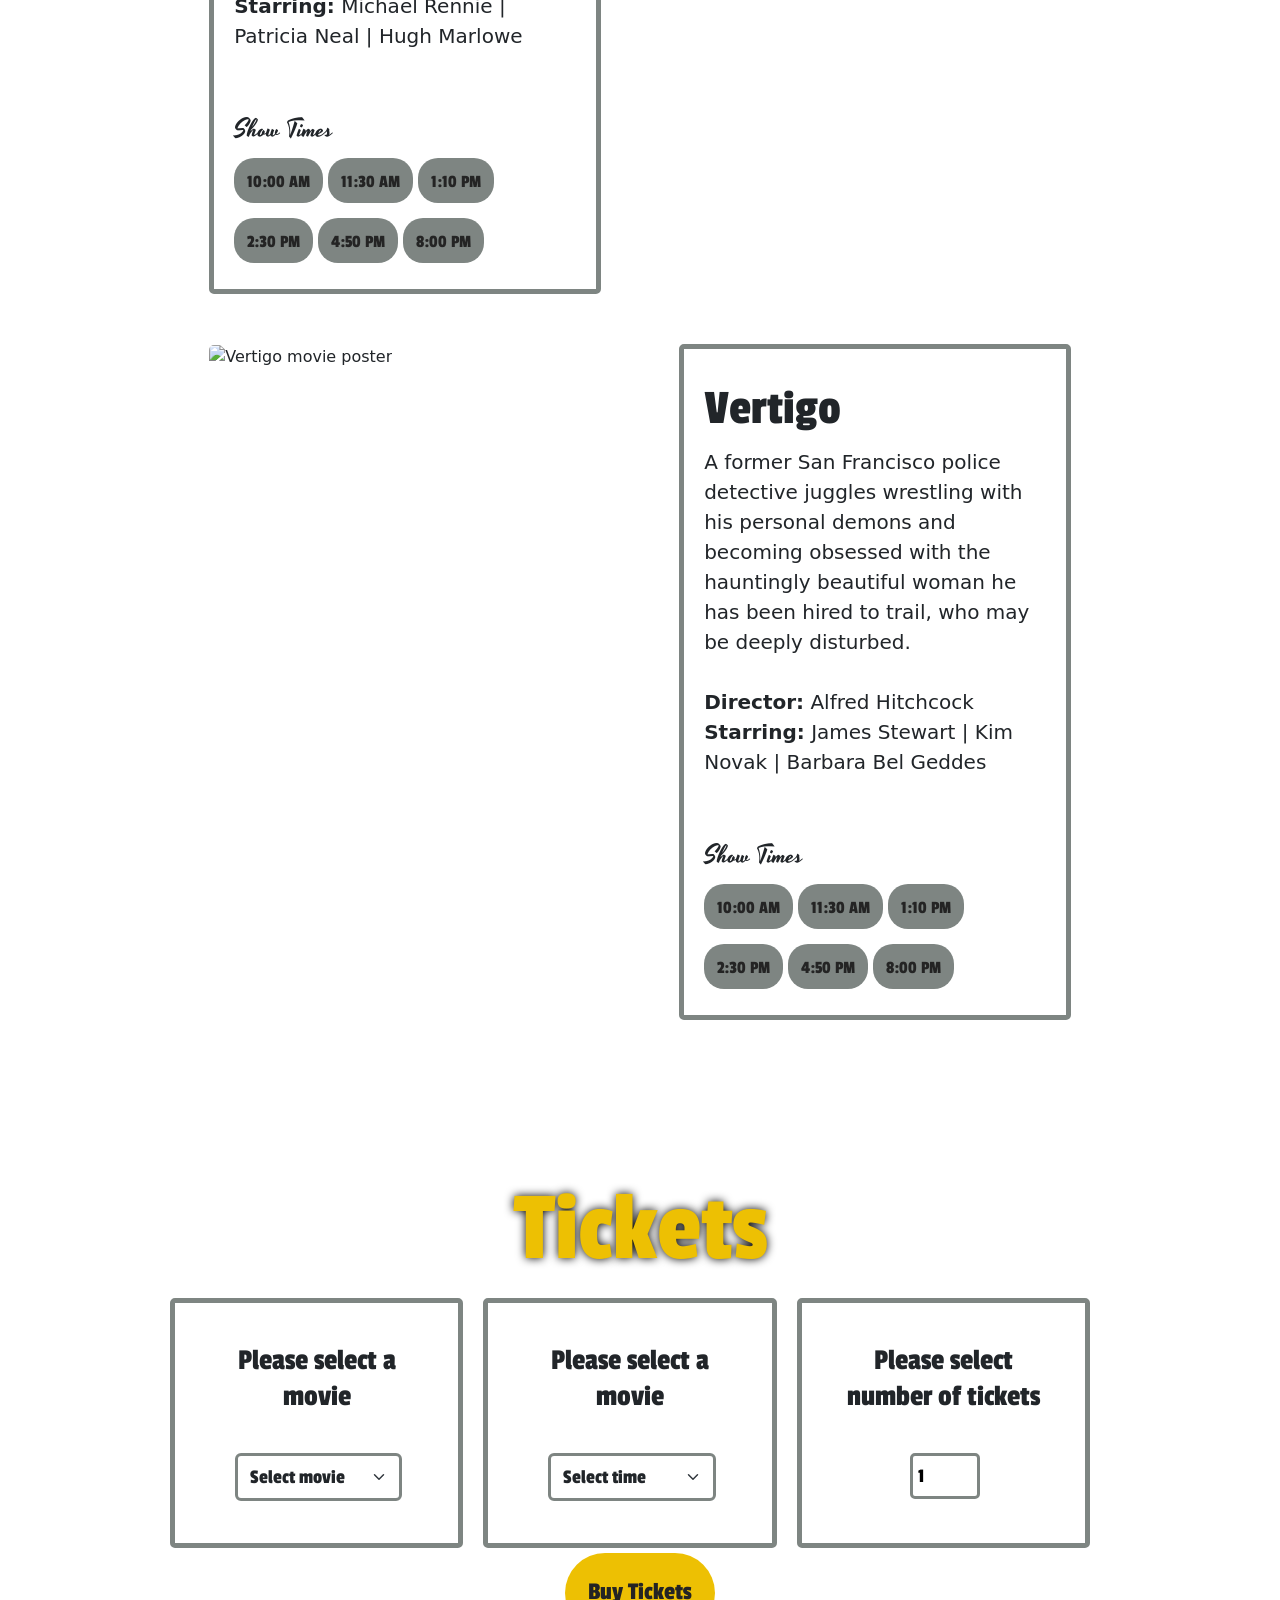
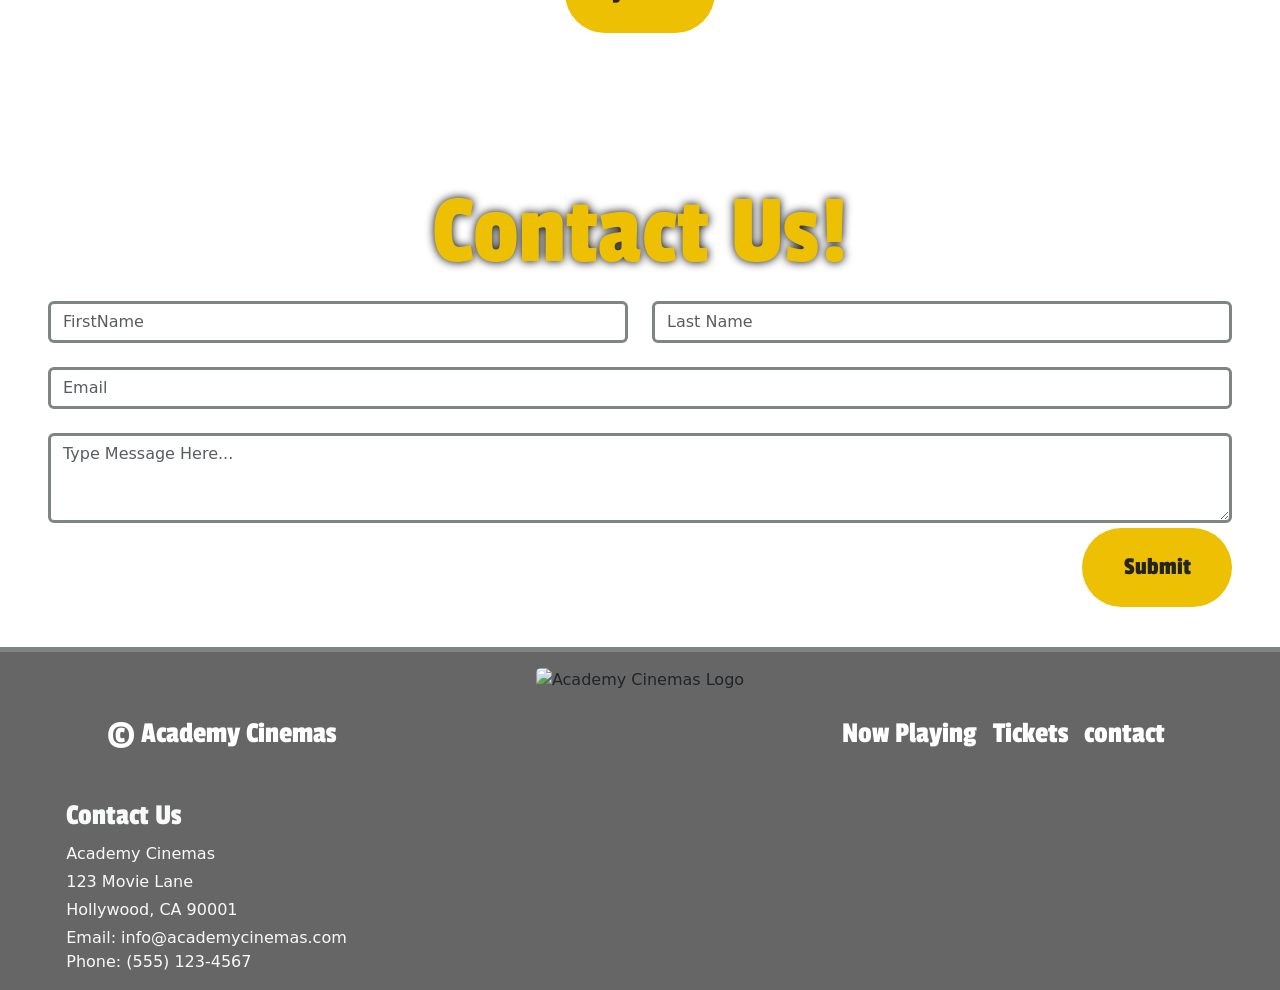
==== commit 91a05f50: "Update Index.html" ====
--- a/Academy-Cinemas/Index.html
+++ b/Academy-Cinemas/Index.html
@@ -45,7 +45,7 @@
     </div>
   </nav>
   <header class="row justify-content-center">
-    <img src="Images/logo.png" class="img-fluid col-lg-6" id="header-image" alt="Academy Cinemas logo">
+    <img src="images/logo.png" class="img-fluid col-lg-6" id="header-image" alt="Academy Cinemas logo">
   </header>
   <section>
     <!--Ben-Hur-->
@@ -56,9 +56,9 @@
           <span class="d-inline-block" tabindex="0" 
             data-bs-toggle="popover" 
             data-bs-trigger="hover focus"
-            data-bs-img="Images/four-and-half-stars.png"
+            data-bs-img="images/four-and-half-stars.png"
             data-bs-title="Ben Hur Rating">
-            <img src="Images/Ben-hur.jpg" class="img-fluid" alt="Ben-Hur movie poster">
+            <img src="images/ben-hur.jpg" class="img-fluid" alt="Ben-Hur movie poster">
           </span>
 
         </div>
